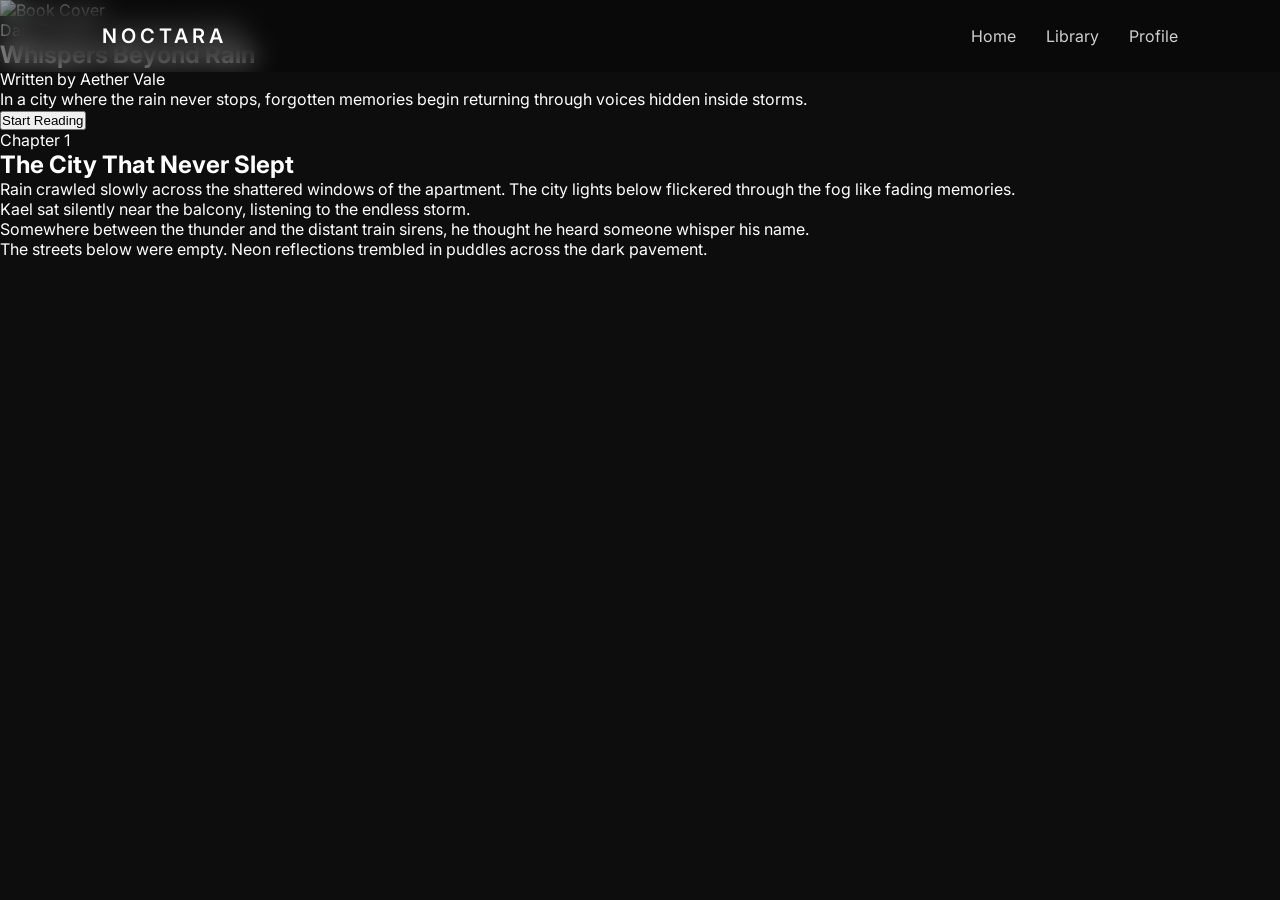
==== book.html @ c32e4c57 "Create book.html" ====
<!DOCTYPE html>
<html lang="en">
<head>

  <meta charset="UTF-8"/>
  <meta name="viewport" content="width=device-width, initial-scale=1.0"/>

  <title>Whispers Beyond Rain</title>

  <link rel="stylesheet" href="style.css"/>

  <link rel="preconnect" href="https://fonts.googleapis.com">
  <link href="https://fonts.googleapis.com/css2?family=Inter:wght@300;400;500;600&family=Merriweather:wght@400;700&display=swap" rel="stylesheet">

</head>

<body>

  <div class="reading-progress"></div>

  <nav class="navbar">

    <div class="logo">NOCTARA</div>

    <div class="nav-links">
      <a href="index.html">Home</a>
      <a href="#">Library</a>
      <a href="#">Profile</a>
    </div>

  </nav>

  <section class="book-hero">

    <div class="overlay"></div>

    <img
      class="hero-cover"
      src="https://images.unsplash.com/photo-1512820790803-83ca734da794?q=80&w=1400&auto=format&fit=crop"
      alt="Book Cover"
    >

    <div class="book-hero-content">

      <p class="genre">
        Dark Fantasy • Emotional Fiction
      </p>

      <h1>
        Whispers Beyond Rain
      </h1>

      <p class="author">
        Written by Aether Vale
      </p>

      <p class="description">
        In a city where the rain never stops,
        forgotten memories begin returning through voices hidden inside storms.
      </p>

      <button class="start-reading-btn">
        Start Reading
      </button>

    </div>

  </section>

  <section class="chapter-section">

    <div class="chapter-container">

      <div class="chapter-header">

        <span>Chapter 1</span>

        <h2>
          The City That Never Slept
        </h2>

      </div>

      <div class="chapter-content">

        <p>
          Rain crawled slowly across the shattered windows of the apartment.
          The city lights below flickered through the fog like fading memories.
        </p>

        <p>
          Kael sat silently near the balcony,
          listening to the endless storm.
        </p>

        <p>
          Somewhere between the thunder
          and the distant train sirens,
          he thought he heard someone whisper his name.
        </p>

        <p>
          The streets below were empty.
          Neon reflections trembled in puddles
          across the dark pavement.
        </p>

      </div>

    </div>

  </section>

  <script>

    const progressBar = document.querySelector('.reading-progress');

    window.addEventListener('scroll', () => {

      const totalHeight =
        document.body.scrollHeight - window.innerHeight;

      const progress =
        (window.pageYOffset / totalHeight) * 100;

      progressBar.style.width = progress + '%';

    });

  </script>

</body>
</html>
---- style.css ----
/* style.css */

*{
  margin:0;
  padding:0;
  box-sizing:border-box;
}

body{
  background:#0d0d0d;
  color:white;
  font-family:'Inter',sans-serif;
  overflow-x:hidden;
}

/* NAVBAR */

.navbar{
  width:100%;
  padding:24px 8%;
  display:flex;
  justify-content:space-between;
  align-items:center;

  position:fixed;
  top:0;

  backdrop-filter:blur(12px);
  background:rgba(0,0,0,0.25);

  z-index:1000;
}

.logo{
  font-size:20px;
  letter-spacing:4px;
  font-weight:600;
}

.nav-links{
  display:flex;
  gap:30px;
}

.nav-links a{
  text-decoration:none;
  color:#cfcfcf;
  transition:0.3s;
}

.nav-links a:hover{
  color:white;
}

/* HERO */

.hero{
  min-height:100vh;
  display:flex;
  align-items:center;
  padding:0 8%;
}

.hero-content{
  max-width:700px;
}

.small-text{
  color:#9f9f9f;
  margin-bottom:18px;
  letter-spacing:2px;
  text-transform:uppercase;
  font-size:12px;
}

.hero h1{
  font-size:72px;
  line-height:1.1;
  margin-bottom:24px;

  font-family:'Merriweather',serif;
}

.hero-description{
  color:#b8b8b8;
  line-height:1.8;
  font-size:17px;
  max-width:600px;
}

.explore-btn{
  margin-top:35px;

  border:none;
  outline:none;

  background:white;
  color:black;

  padding:16px 32px;

  border-radius:40px;

  font-size:15px;
  font-weight:600;

  cursor:pointer;

  transition:0.3s;
}

.explore-btn:hover{
  transform:translateY(-3px);
}

/* BOOKS */

.books-section{
  padding:100px 8%;
}

.books-section h2{
  margin-bottom:40px;
  font-size:34px;
}

.books-grid{
  display:grid;
  grid-template-columns:repeat(auto-fit,minmax(280px,1fr));
  gap:30px;
}

.book-card{
  background:#151515;

  border-radius:24px;

  overflow:hidden;

  transition:0.4s;

  border:1px solid rgba(255,255,255,0.05);
}

.book-card:hover{
  transform:translateY(-10px);
}

.book-card img{
  width:100%;
  height:340px;
  object-fit:cover;
}

.book-info{
  padding:24px;
}

.book-info h3{
  margin-bottom:12px;
  font-size:24px;
}

.book-info p{
  color:#b6b6b6;
  line-height:1.7;
  margin-bottom:20px;
}

.book-info span{
  color:#8f8f8f;
  font-size:14px;
}

/* MOBILE */

@media(max-width:768px){

  .hero h1{
    font-size:46px;
  }

  .nav-links{
    display:none;
  }

}
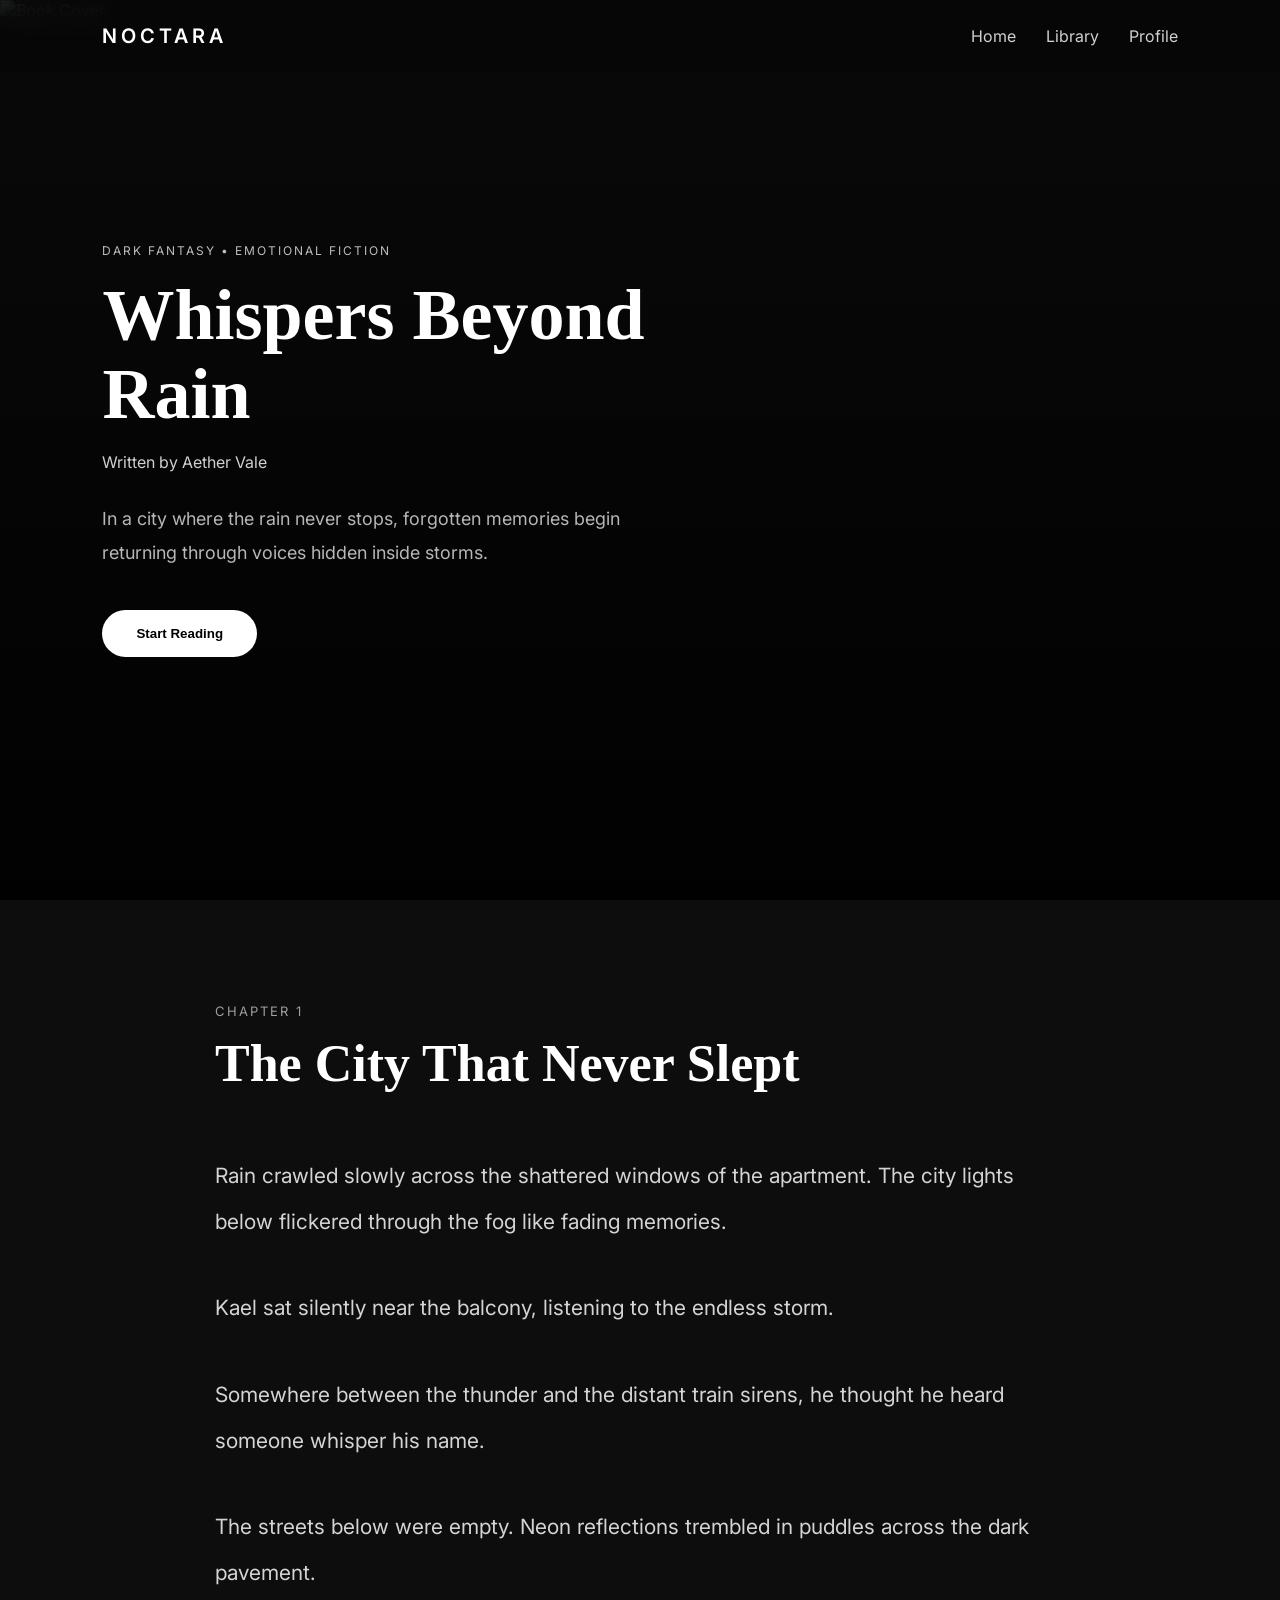
==== commit 462be2a6: "Update book.html" ====
--- a/book.html
+++ b/book.html
@@ -128,6 +128,7 @@
     });
 
   </script>
+  <script src="script.js"></script>
 
 </body>
 </html>
--- a/style.css
+++ b/style.css
@@ -1,5 +1,3 @@
-/* style.css */
-
 *{
   margin:0;
   padding:0;
@@ -18,6 +16,7 @@
 .navbar{
   width:100%;
   padding:24px 8%;
+
   display:flex;
   justify-content:space-between;
   align-items:center;
@@ -25,10 +24,10 @@
   position:fixed;
   top:0;
 
+  z-index:999;
+
   backdrop-filter:blur(12px);
   background:rgba(0,0,0,0.25);
-
-  z-index:1000;
 }
 
 .logo{
@@ -43,8 +42,8 @@
 }
 
 .nav-links a{
+  color:#d0d0d0;
   text-decoration:none;
-  color:#cfcfcf;
   transition:0.3s;
 }
 
@@ -56,8 +55,10 @@
 
 .hero{
   min-height:100vh;
+
   display:flex;
   align-items:center;
+
   padding:0 8%;
 }
 
@@ -66,44 +67,43 @@
 }
 
 .small-text{
-  color:#9f9f9f;
-  margin-bottom:18px;
+  color:#8f8f8f;
+  margin-bottom:20px;
+
   letter-spacing:2px;
   text-transform:uppercase;
+
   font-size:12px;
 }
 
 .hero h1{
   font-size:72px;
   line-height:1.1;
+
   margin-bottom:24px;
 
   font-family:'Merriweather',serif;
 }
 
 .hero-description{
-  color:#b8b8b8;
-  line-height:1.8;
-  font-size:17px;
-  max-width:600px;
+  color:#bcbcbc;
+  line-height:1.9;
+
+  font-size:18px;
 }
 
 .explore-btn{
   margin-top:35px;
 
+  padding:16px 34px;
+
   border:none;
-  outline:none;
+  border-radius:40px;
 
   background:white;
   color:black;
 
-  padding:16px 32px;
-
-  border-radius:40px;
-
-  font-size:15px;
   font-weight:600;
-
   cursor:pointer;
 
   transition:0.3s;
@@ -130,6 +130,11 @@
   gap:30px;
 }
 
+.book-link{
+  text-decoration:none;
+  color:inherit;
+}
+
 .book-card{
   background:#151515;
 
@@ -157,14 +162,15 @@
 }
 
 .book-info h3{
-  margin-bottom:12px;
+  margin-bottom:14px;
   font-size:24px;
 }
 
 .book-info p{
-  color:#b6b6b6;
+  color:#b8b8b8;
   line-height:1.7;
-  margin-bottom:20px;
+
+  margin-bottom:18px;
 }
 
 .book-info span{
@@ -172,16 +178,350 @@
   font-size:14px;
 }
 
+/* READING PAGE */
+
+.reading-progress{
+  position:fixed;
+  top:0;
+  left:0;
+
+  width:0%;
+  height:4px;
+
+  background:white;
+
+  z-index:99999;
+}
+
+.book-hero{
+  position:relative;
+
+  width:100%;
+  min-height:100vh;
+
+  display:flex;
+  align-items:center;
+
+  overflow:hidden;
+}
+
+.hero-cover{
+  position:absolute;
+
+  width:100%;
+  height:100%;
+
+  object-fit:cover;
+
+  filter:brightness(0.25);
+}
+
+.overlay{
+  position:absolute;
+
+  width:100%;
+  height:100%;
+
+  background:linear-gradient(
+    to bottom,
+    rgba(0,0,0,0.3),
+    rgba(0,0,0,0.9)
+  );
+
+  z-index:1;
+}
+
+.book-hero-content{
+  position:relative;
+  z-index:2;
+
+  padding:140px 8%;
+
+  max-width:800px;
+}
+
+.genre{
+  color:#bdbdbd;
+
+  margin-bottom:18px;
+
+  letter-spacing:2px;
+  text-transform:uppercase;
+
+  font-size:12px;
+}
+
+.book-hero-content h1{
+  font-size:72px;
+  line-height:1.1;
+
+  margin-bottom:18px;
+
+  font-family:'Merriweather',serif;
+}
+
+.author{
+  color:#d0d0d0;
+  margin-bottom:30px;
+}
+
+.description{
+  color:#b7b7b7;
+
+  line-height:1.9;
+  font-size:18px;
+}
+
+.start-reading-btn{
+  margin-top:40px;
+
+  padding:16px 34px;
+
+  border:none;
+  border-radius:40px;
+
+  background:white;
+  color:black;
+
+  font-weight:600;
+
+  cursor:pointer;
+
+  transition:0.3s;
+}
+
+.start-reading-btn:hover{
+  transform:translateY(-3px);
+}
+
+/* CHAPTER */
+
+.chapter-section{
+  padding:100px 8%;
+
+  display:flex;
+  justify-content:center;
+}
+
+.chapter-container{
+  width:100%;
+  max-width:850px;
+}
+
+.chapter-header{
+  margin-bottom:60px;
+}
+
+.chapter-header span{
+  color:#9e9e9e;
+
+  letter-spacing:2px;
+  text-transform:uppercase;
+
+  font-size:13px;
+}
+
+.chapter-header h2{
+  margin-top:14px;
+
+  font-size:52px;
+
+  font-family:'Merriweather',serif;
+}
+
+.chapter-content p{
+  color:#d4d4d4;
+
+  font-size:21px;
+  line-height:2.2;
+
+  margin-bottom:40px;
+}
+
 /* MOBILE */
 
 @media(max-width:768px){
-
-  .hero h1{
-    font-size:46px;
-  }
 
   .nav-links{
     display:none;
   }
 
-}
+  .hero h1,
+  .book-hero-content h1{
+    font-size:46px;
+  }
+
+  .chapter-header h2{
+    font-size:34px;
+  }
+
+  .chapter-content p{
+    font-size:18px;
+    line-height:2;
+  }
+
+}
+/* SECTION TOP */
+
+.section-top{
+  display:flex;
+  justify-content:space-between;
+  align-items:center;
+
+  gap:20px;
+
+  margin-bottom:30px;
+
+  flex-wrap:wrap;
+}
+
+.search-bar{
+  background:#151515;
+
+  border:1px solid rgba(255,255,255,0.06);
+
+  color:white;
+
+  padding:14px 18px;
+
+  border-radius:16px;
+
+  width:280px;
+
+  outline:none;
+
+  font-size:15px;
+}
+
+/* GENRES */
+
+.genres{
+  display:flex;
+  gap:14px;
+
+  flex-wrap:wrap;
+
+  margin-bottom:40px;
+}
+
+.genre-btn{
+  background:#151515;
+
+  color:#cfcfcf;
+
+  border:none;
+
+  padding:12px 18px;
+
+  border-radius:30px;
+
+  cursor:pointer;
+
+  transition:0.3s;
+}
+
+.genre-btn:hover{
+  background:#222;
+}
+
+.genre-btn.active{
+  background:white;
+  color:black;
+}
+
+/* CONTINUE READING */
+
+.continue-reading{
+  margin-bottom:60px;
+
+  background:#151515;
+
+  border:1px solid rgba(255,255,255,0.05);
+
+  border-radius:28px;
+
+  padding:35px;
+
+  display:flex;
+  justify-content:space-between;
+  align-items:center;
+
+  gap:20px;
+
+  flex-wrap:wrap;
+}
+
+.continue-text span{
+  color:#9f9f9f;
+
+  text-transform:uppercase;
+
+  letter-spacing:2px;
+
+  font-size:12px;
+}
+
+.continue-text h3{
+  margin-top:12px;
+  margin-bottom:10px;
+
+  font-size:32px;
+
+  font-family:'Merriweather', serif;
+}
+
+.continue-text p{
+  color:#b8b8b8;
+}
+
+.continue-btn{
+  padding:16px 28px;
+
+  border:none;
+  border-radius:40px;
+
+  background:white;
+  color:black;
+
+  font-weight:600;
+
+  cursor:pointer;
+
+  transition:0.3s;
+}
+
+.continue-btn:hover{
+  transform:translateY(-3px);
+}
+
+/* IMAGE HOVER */
+
+.image-wrapper{
+  overflow:hidden;
+}
+
+.image-wrapper img{
+  transition:0.5s;
+}
+
+.book-card:hover img{
+  transform:scale(1.08);
+}
+
+/* MOBILE */
+
+@media(max-width:768px){
+
+  .search-bar{
+    width:100%;
+  }
+
+  .continue-reading{
+    padding:28px;
+  }
+
+  .continue-text h3{
+    font-size:26px;
+  }
+
+}
